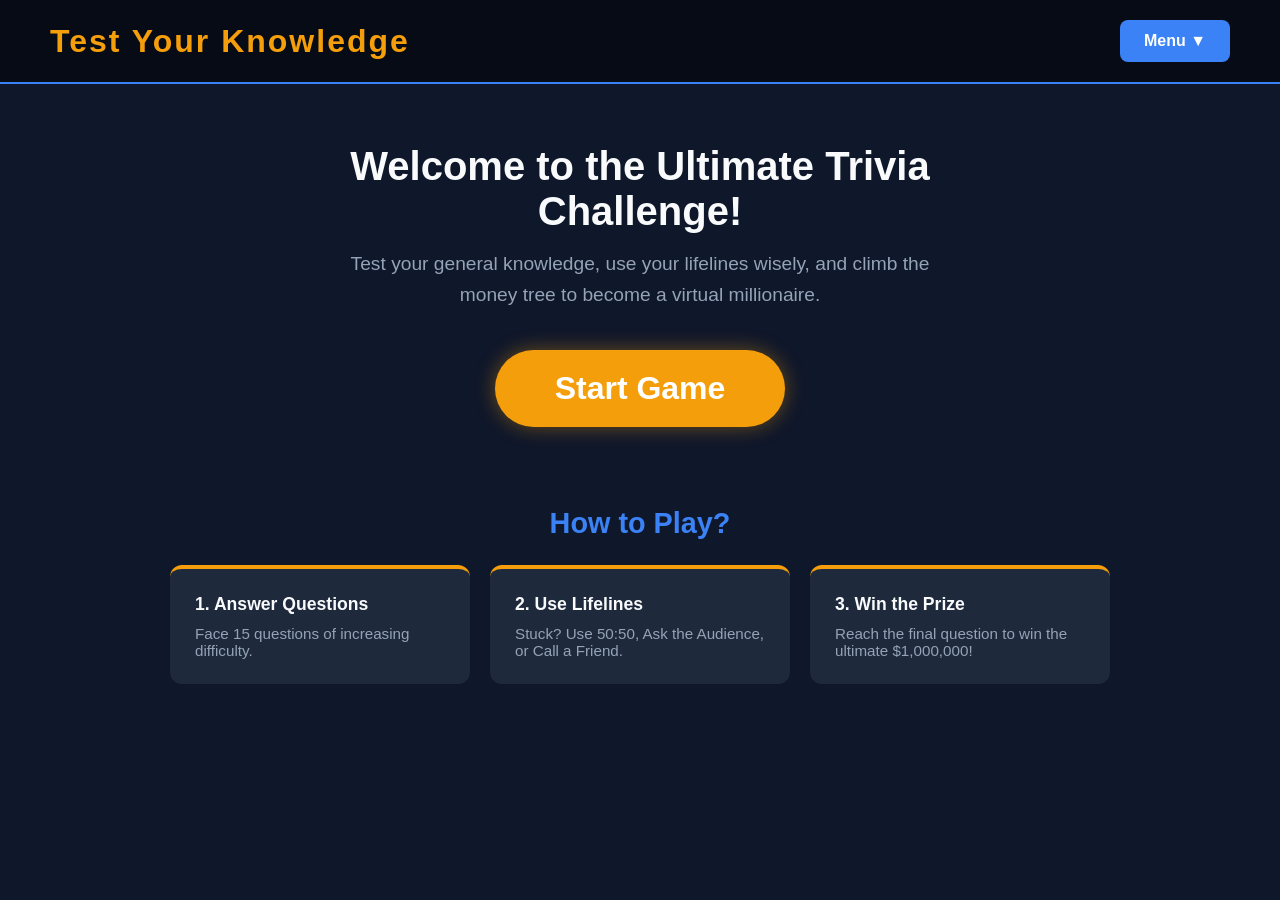
==== TestYourKnowledge/index.html @ 8e7ef02c "html5+css3" ====
<!DOCTYPE html>
<html lang="en">
<head>
    <meta charset="UTF-8">
    <meta name="viewport" content="width=device-width, initial-scale=1.0">
    <title>Test Your Knowledge - Home</title>
    <link rel="stylesheet" href="style.css">
</head>
<body>

    <header>
        <h1>Test Your Knowledge</h1>
        <nav>
            <div class="dropdown">
                <button class="dropbtn">Menu ▼</button>
                <div class="dropdown-content">
                    <a href="index.html">Home</a>
                    <a href="user-panel.html">User Panel</a>
                    <a href="questions.html">Questions List</a>
                </div>
            </div>
        </nav>
    </header>

    <main class="home-main">
        <div class="hero-section">
            <h2>Welcome to the Ultimate Trivia Challenge!</h2>
            <p>Test your general knowledge, use your lifelines wisely, and climb the money tree to become a virtual millionaire.</p>
        </div>

        <button class="start-btn">Start Game</button>

        <div class="rules-section">
            <h3>How to Play?</h3>
            <div class="rules-grid">
                <div class="rule-box">
                    <h4>1. Answer Questions</h4>
                    <p>Face 15 questions of increasing difficulty.</p>
                </div>
                <div class="rule-box">
                    <h4>2. Use Lifelines</h4>
                    <p>Stuck? Use 50:50, Ask the Audience, or Call a Friend.</p>
                </div>
                <div class="rule-box">
                    <h4>3. Win the Prize</h4>
                    <p>Reach the final question to win the ultimate $1,000,000!</p>
                </div>
            </div>
        </div>
    </main>

</body>
</html>
---- TestYourKnowledge/style.css ----
/* style.css */
:root {
    --bg-color: #0f172a;
    --text-color: #f8fafc;
    --primary: #3b82f6;
    --primary-hover: #2563eb;
    --accent: #f59e0b;
    --correct: #22c55e;
    --card-bg: #1e293b;
}

* {
    margin: 0;
    padding: 0;
    box-sizing: border-box;
    font-family: 'Segoe UI', Tahoma, Geneva, Verdana, sans-serif;
}

body {
    background-color: var(--bg-color);
    color: var(--text-color);
    display: flex;
    flex-direction: column;
    align-items: center;
    min-height: 100vh;
}

/* Header & Navigation */
header {
    width: 100%;
    padding: 20px 50px;
    display: flex;
    justify-content: space-between;
    align-items: center;
    background-color: rgba(0, 0, 0, 0.5);
    border-bottom: 2px solid var(--primary);
}

header h1 {
    color: var(--accent);
    letter-spacing: 2px;
}

/* CSS-only Dropdown Menu */
.dropdown {
    position: relative;
    display: inline-block;
}

.dropbtn {
    background-color: var(--primary);
    color: white;
    padding: 12px 24px;
    font-size: 16px;
    border: none;
    border-radius: 8px;
    cursor: pointer;
    font-weight: bold;
    transition: background-color 0.3s ease;
}

.dropbtn:hover {
    background-color: var(--primary-hover);
}

.dropdown-content {
    display: none;
    position: absolute;
    right: 0;
    background-color: var(--card-bg);
    min-width: 200px;
    box-shadow: 0px 8px 16px 0px rgba(0,0,0,0.5);
    border-radius: 8px;
    overflow: hidden;
    z-index: 1;
}

.dropdown-content a {
    color: var(--text-color);
    padding: 12px 16px;
    text-decoration: none;
    display: block;
    transition: background-color 0.3s;
}

.dropdown-content a:hover {
    background-color: var(--primary);
}

.dropdown:hover .dropdown-content {
    display: block;
}

/* Main Content Wrapper */
main {
    flex: 1;
    display: flex;
    flex-direction: column;
    align-items: center;
    justify-content: center;
    width: 100%;
    max-width: 1200px;
    padding: 40px 20px;
}

/* Start Button (Home Page) */
.start-btn {
    background-color: var(--accent);
    color: #fff;
    font-size: 2rem;
    padding: 20px 60px;
    border: none;
    border-radius: 50px;
    cursor: pointer;
    font-weight: bold;
    box-shadow: 0 0 20px rgba(245, 158, 11, 0.4);
    transition: transform 0.2s, box-shadow 0.2s;
}

.start-btn:hover {
    transform: scale(1.05);
    box-shadow: 0 0 30px rgba(245, 158, 11, 0.7);
}

/* User Panel Stats */
.stats-container {
    display: flex;
    gap: 30px;
    margin-top: 30px;
    flex-wrap: wrap;
    justify-content: center;
}

.stat-card {
    background-color: var(--card-bg);
    padding: 30px;
    border-radius: 12px;
    text-align: center;
    min-width: 250px;
    border: 1px solid var(--primary);
}

.stat-card h3 {
    font-size: 1.2rem;
    color: var(--primary);
    margin-bottom: 15px;
}

.stat-card p {
    font-size: 2.5rem;
    font-weight: bold;
    color: var(--accent);
}

/* Questions List */
.questions-container {
    width: 100%;
    max-width: 800px;
}

.question-item {
    background-color: var(--card-bg);
    margin-bottom: 20px;
    padding: 20px;
    border-radius: 10px;
    border-left: 5px solid var(--primary);
    cursor: pointer;
    transition: background-color 0.3s;
}

.question-item:hover {
    background-color: #283548;
}

.question-text {
    font-size: 1.2rem;
    font-weight: bold;
}

.answers-list {
    list-style-type: none;
    margin-top: 15px;
    display: none; /* Ukryte domyślnie */
    grid-template-columns: 1fr 1fr;
    gap: 10px;
}

/* Pokaż odpowiedzi po najechaniu na pytanie */
.question-item:hover .answers-list {
    display: grid;
}

.answer-box {
    background-color: #0f172a;
    padding: 10px 15px;
    border-radius: 6px;
    border: 1px solid #334155;
    color: #cbd5e1;
}

/* Podświetlanie poprawnej odpowiedzi podczas hovera */
.question-item:hover .answer-box.correct {
    background-color: rgba(34, 197, 94, 0.2);
    border-color: var(--correct);
    color: var(--correct);
    font-weight: bold;
}

/* --- Home Page Specific Styles --- */

.home-main {
    justify-content: flex-start;
    gap: 40px;
    padding-top: 60px;
}

.hero-section {
    text-align: center;
    max-width: 600px;
}

.hero-section h2 {
    font-size: 2.5rem;
    color: var(--text-color);
    margin-bottom: 15px;
}

.hero-section p {
    font-size: 1.2rem;
    color: #94a3b8;
    line-height: 1.6;
}

.rules-section {
    width: 100%;
    margin-top: 40px;
    text-align: center;
}

.rules-section h3 {
    color: var(--primary);
    font-size: 1.8rem;
    margin-bottom: 25px;
}

.rules-grid {
    display: flex;
    gap: 20px;
    justify-content: center;
    flex-wrap: wrap;
}

.rule-box {
    background-color: var(--card-bg);
    padding: 25px;
    border-radius: 12px;
    border-top: 4px solid var(--accent);
    flex: 1;
    min-width: 250px;
    max-width: 300px;
    text-align: left;
    transition: transform 0.3s ease;
}

.rule-box:hover {
    transform: translateY(-5px);
}

.rule-box h4 {
    color: var(--text-color);
    margin-bottom: 10px;
    font-size: 1.1rem;
}

.rule-box p {
    color: #94a3b8;
    font-size: 0.95rem;
}
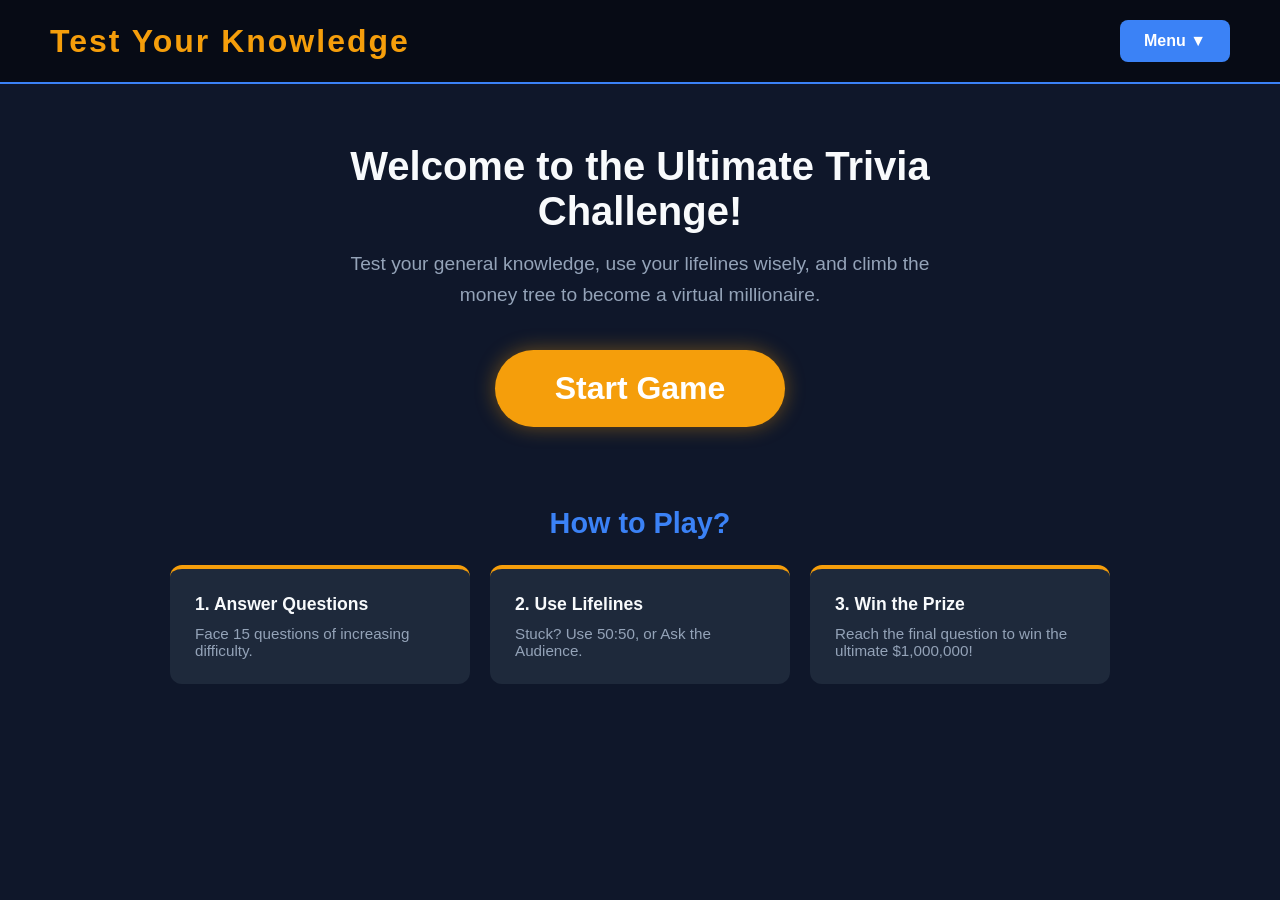
==== commit ce223ec4: "Add files via upload" ====
--- a/TestYourKnowledge/index.html
+++ b/TestYourKnowledge/index.html
@@ -39,7 +39,7 @@
                 </div>
                 <div class="rule-box">
                     <h4>2. Use Lifelines</h4>
-                    <p>Stuck? Use 50:50, Ask the Audience, or Call a Friend.</p>
+                    <p>Stuck? Use 50:50, or Ask the Audience.</p>
                 </div>
                 <div class="rule-box">
                     <h4>3. Win the Prize</h4>
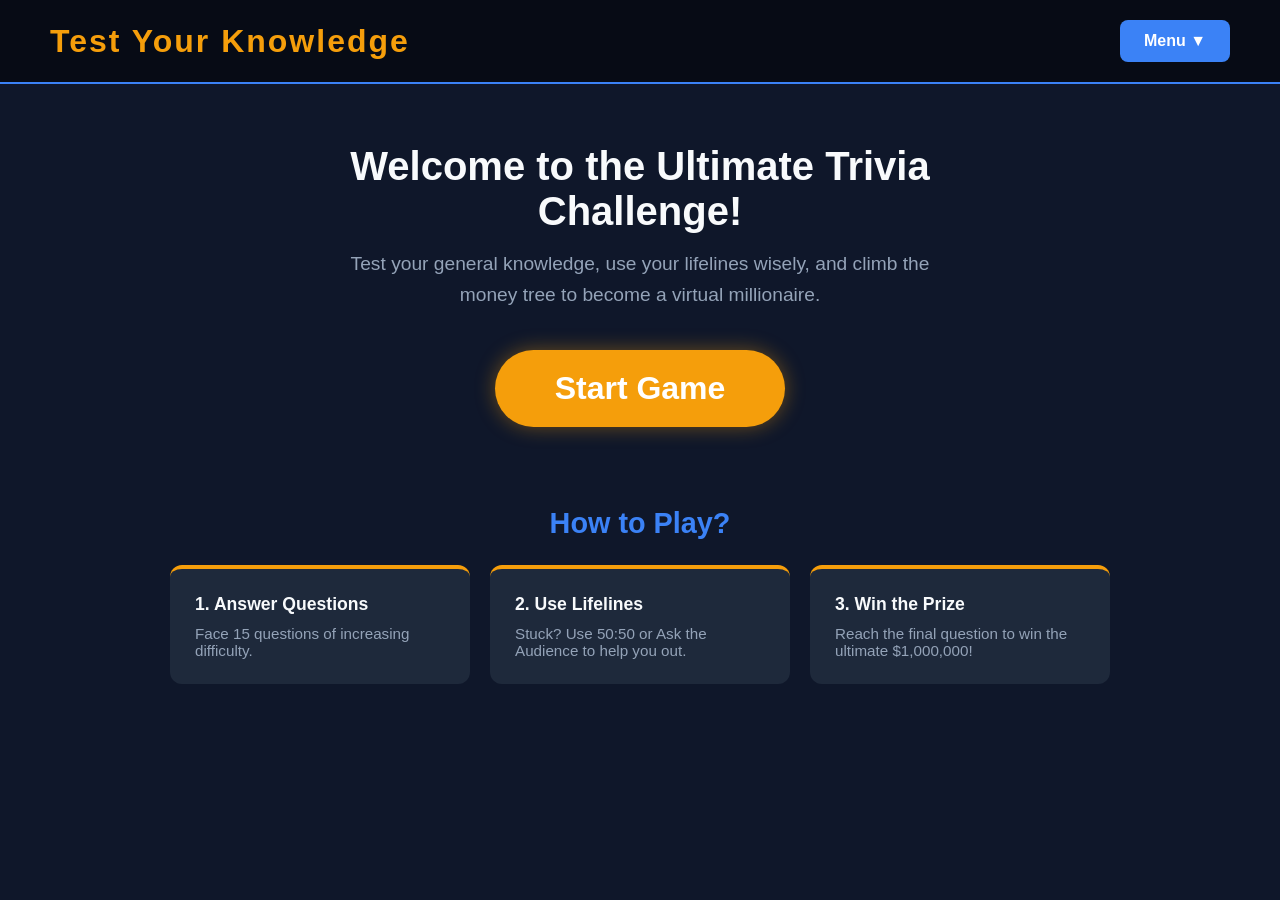
==== commit 8cbe2f57: "html+css added game.html updated views on rest of the sites" ====
--- a/TestYourKnowledge/index.html
+++ b/TestYourKnowledge/index.html
@@ -28,7 +28,7 @@
             <p>Test your general knowledge, use your lifelines wisely, and climb the money tree to become a virtual millionaire.</p>
         </div>
 
-        <button class="start-btn">Start Game</button>
+        <a href="game.html" class="start-btn" style="text-decoration: none; display: inline-block; text-align: center;">Start Game</a>
 
         <div class="rules-section">
             <h3>How to Play?</h3>
@@ -39,7 +39,7 @@
                 </div>
                 <div class="rule-box">
                     <h4>2. Use Lifelines</h4>
-                    <p>Stuck? Use 50:50, or Ask the Audience.</p>
+                    <p>Stuck? Use 50:50 or Ask the Audience to help you out.</p>
                 </div>
                 <div class="rule-box">
                     <h4>3. Win the Prize</h4>
--- a/TestYourKnowledge/style.css
+++ b/TestYourKnowledge/style.css
@@ -275,4 +275,335 @@
 .rule-box p {
     color: #94a3b8;
     font-size: 0.95rem;
+}
+
+/* --- User Panel Specific Styles --- */
+.panel-main {
+    align-items: center;
+    justify-content: flex-start;
+}
+
+.profile-header {
+    display: flex;
+    align-items: center;
+    gap: 20px;
+    background-color: var(--card-bg);
+    padding: 20px 40px;
+    border-radius: 12px;
+    border: 1px solid #334155;
+    margin-bottom: 20px;
+    width: 100%;
+    max-width: 800px;
+}
+
+.avatar {
+    font-size: 3rem;
+    background-color: var(--primary);
+    width: 80px;
+    height: 80px;
+    display: flex;
+    justify-content: center;
+    align-items: center;
+    border-radius: 50%;
+}
+
+.profile-info h2 {
+    color: var(--accent);
+    margin-bottom: 5px;
+}
+
+.profile-info p {
+    color: #94a3b8;
+}
+
+.history-section {
+    width: 100%;
+    max-width: 800px;
+    margin-top: 40px;
+    background-color: var(--card-bg);
+    padding: 25px;
+    border-radius: 12px;
+    border: 1px solid #334155;
+}
+
+.history-section h3 {
+    color: var(--primary);
+    margin-bottom: 20px;
+}
+
+.history-table {
+    width: 100%;
+    border-collapse: collapse;
+    text-align: left;
+}
+
+.history-table th, .history-table td {
+    padding: 12px 15px;
+    border-bottom: 1px solid #334155;
+}
+
+.history-table th {
+    color: #cbd5e1;
+    font-weight: bold;
+    background-color: rgba(0,0,0,0.2);
+}
+
+.history-table tr:hover {
+    background-color: rgba(255, 255, 255, 0.05);
+}
+
+/* --- Questions List Specific Styles --- */
+.questions-main {
+    justify-content: flex-start;
+}
+
+.filters-bar {
+    display: flex;
+    gap: 15px;
+    margin-bottom: 30px;
+    flex-wrap: wrap;
+}
+
+.search-input, .filter-select {
+    padding: 10px 15px;
+    background-color: #0f172a;
+    border: 1px solid #334155;
+    color: var(--text-color);
+    border-radius: 6px;
+    font-size: 1rem;
+    outline: none;
+}
+
+.search-input {
+    flex: 1;
+    min-width: 200px;
+}
+
+.search-input:focus, .filter-select:focus {
+    border-color: var(--primary);
+}
+
+.question-header {
+    display: flex;
+    gap: 10px;
+    margin-bottom: 10px;
+}
+
+.difficulty-badge, .category-badge {
+    font-size: 0.8rem;
+    padding: 4px 8px;
+    border-radius: 4px;
+    font-weight: bold;
+}
+
+.category-badge {
+    background-color: #334155;
+    color: #f8fafc;
+}
+
+.difficulty-badge.easy { background-color: rgba(34, 197, 94, 0.2); color: #22c55e; }
+.difficulty-badge.medium { background-color: rgba(245, 158, 11, 0.2); color: #f59e0b; }
+.difficulty-badge.hard { background-color: rgba(239, 68, 68, 0.2); color: #ef4444; }
+
+.pagination {
+    display: flex;
+    justify-content: space-between;
+    align-items: center;
+    margin-top: 30px;
+    background-color: var(--card-bg);
+    padding: 15px 20px;
+    border-radius: 8px;
+}
+
+.page-btn {
+    background-color: var(--primary);
+    color: white;
+    border: none;
+    padding: 8px 16px;
+    border-radius: 6px;
+    cursor: pointer;
+    font-weight: bold;
+    transition: background-color 0.3s;
+}
+
+.page-btn:hover {
+    background-color: var(--primary-hover);
+}
+
+.page-info {
+    color: #94a3b8;
+    font-weight: bold;
+}
+
+/* --- Game Page Specific Styles --- */
+
+.game-main {
+    flex-direction: row; /* Układ obok siebie */
+    align-items: flex-start;
+    gap: 30px;
+    padding-top: 40px;
+}
+
+/* Lewa strona (Pytania i odpowiedzi) */
+.game-board {
+    flex: 1;
+    display: flex;
+    flex-direction: column;
+    align-items: center;
+    width: 100%;
+}
+
+.lifelines {
+    display: flex;
+    gap: 20px;
+    margin-bottom: 40px;
+}
+
+.lifeline-btn {
+    background-color: transparent;
+    border: 2px solid var(--primary);
+    color: var(--text-color);
+    padding: 10px 20px;
+    border-radius: 50px;
+    font-size: 1.1rem;
+    font-weight: bold;
+    cursor: pointer;
+    transition: all 0.3s ease;
+}
+
+.lifeline-btn:hover {
+    background-color: var(--primary);
+    box-shadow: 0 0 15px rgba(59, 130, 246, 0.5);
+}
+
+.question-display {
+    width: 100%;
+    background-color: var(--card-bg);
+    border: 2px solid var(--accent);
+    padding: 30px 40px;
+    border-radius: 15px;
+    text-align: center;
+    margin-bottom: 30px;
+    box-shadow: 0 0 20px rgba(245, 158, 11, 0.2);
+}
+
+.question-display h2 {
+    font-size: 1.8rem;
+    color: var(--text-color);
+}
+
+.answers-board {
+    width: 100%;
+    display: grid;
+    grid-template-columns: 1fr 1fr;
+    gap: 20px;
+    margin-bottom: 30px;
+}
+
+.answer-btn {
+    background-color: #0f172a;
+    border: 2px solid #334155;
+    color: var(--text-color);
+    padding: 15px 20px;
+    font-size: 1.2rem;
+    border-radius: 10px;
+    cursor: pointer;
+    text-align: left;
+    transition: all 0.3s ease;
+}
+
+.answer-btn .letter {
+    color: var(--accent);
+    font-weight: bold;
+    margin-right: 10px;
+}
+
+.answer-btn:hover {
+    border-color: var(--primary);
+    background-color: rgba(59, 130, 246, 0.1);
+}
+
+/* Stan "wybrana odpowiedź" (do późniejszego użycia w JS) */
+.answer-btn.selected {
+    background-color: var(--accent);
+    border-color: var(--accent);
+    color: #fff;
+}
+.answer-btn.selected .letter { color: #fff; }
+
+.game-actions {
+    margin-top: 20px;
+}
+
+.walk-away-btn {
+    background-color: #334155;
+    color: #cbd5e1;
+    border: none;
+    padding: 10px 20px;
+    border-radius: 8px;
+    cursor: pointer;
+    transition: background-color 0.3s;
+}
+
+.walk-away-btn:hover {
+    background-color: #475569;
+}
+
+/* Prawa strona (Drzewko kwot) */
+.money-tree {
+    width: 280px;
+    background-color: var(--card-bg);
+    padding: 20px;
+    border-radius: 15px;
+    border: 1px solid #334155;
+}
+
+.money-tree ul {
+    list-style: none;
+    display: flex;
+    flex-direction: column;
+    gap: 5px;
+}
+
+.prize-level {
+    display: flex;
+    justify-content: space-between;
+    padding: 8px 15px;
+    border-radius: 6px;
+    color: #94a3b8;
+    font-size: 1.1rem;
+}
+
+.prize-level span {
+    font-weight: bold;
+}
+
+/* Stany nagród */
+.prize-level.safe-haven {
+    color: var(--text-color);
+}
+
+.prize-level.passed {
+    opacity: 0.5;
+}
+
+.prize-level.current {
+    background-color: var(--accent);
+    color: #fff;
+    box-shadow: 0 0 10px rgba(245, 158, 11, 0.5);
+}
+
+/* RWD - Responsywność dla mniejszych ekranów */
+@media (max-width: 900px) {
+    .game-main {
+        flex-direction: column;
+        align-items: center;
+    }
+    .money-tree {
+        width: 100%;
+        max-width: 400px;
+    }
+    .answers-board {
+        grid-template-columns: 1fr; /* Odpowiedzi jedna pod drugą na telefonach */
+    }
 }
